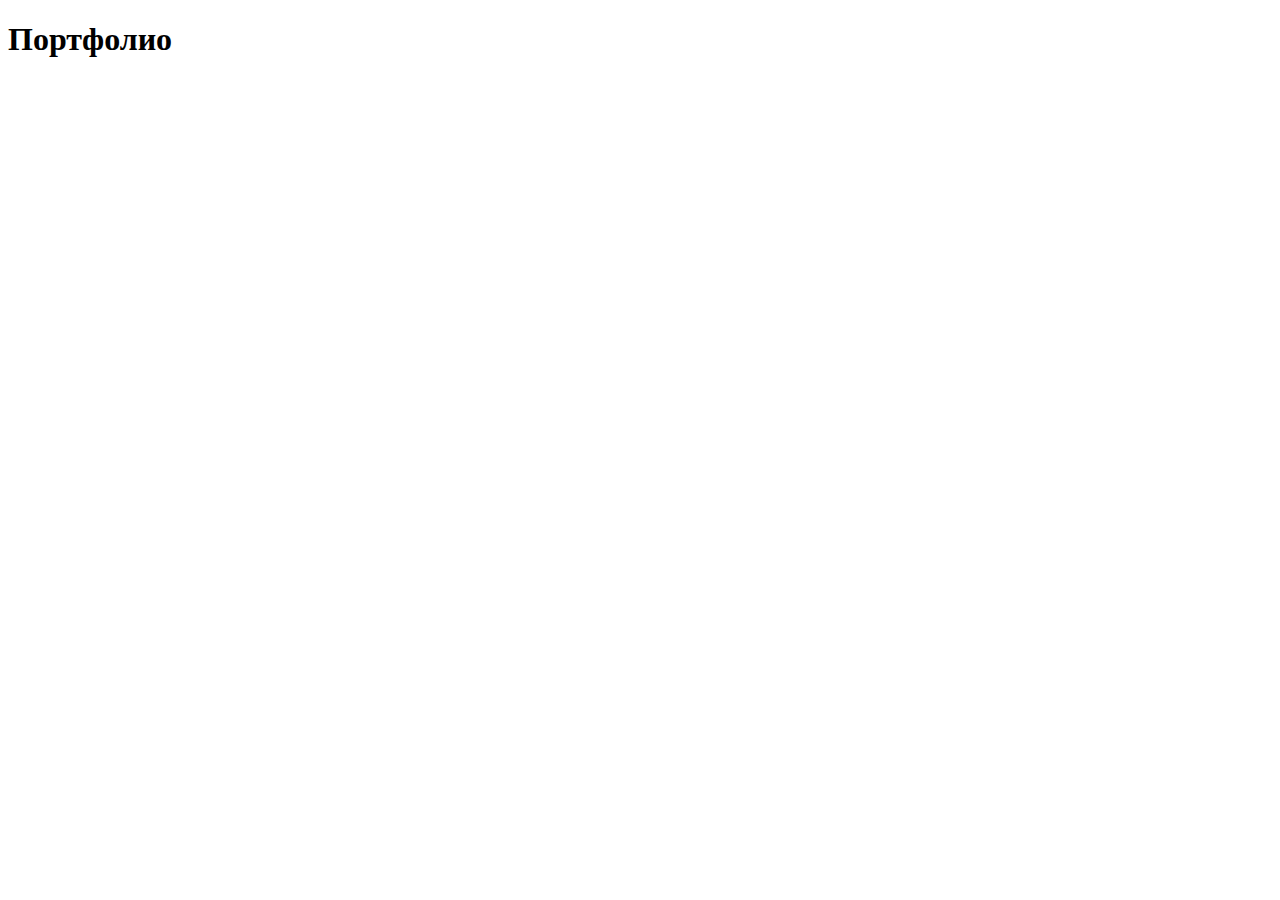
==== index.html @ 05607b7a "Add files via upload" ====
<!DOCTYPE html>
<html lang="en">
<head>
  <meta charset="UTF-8">
  <meta http-equiv="X-UA-Compatible" content="IE=edge">
  <meta name="viewport" content="width=device-width, initial-scale=1.0">
  <title>Portfolio</title>
</head>
<body>
  <h1>Портфолио</h1>
  <a href=""></a>
</body>
</html>
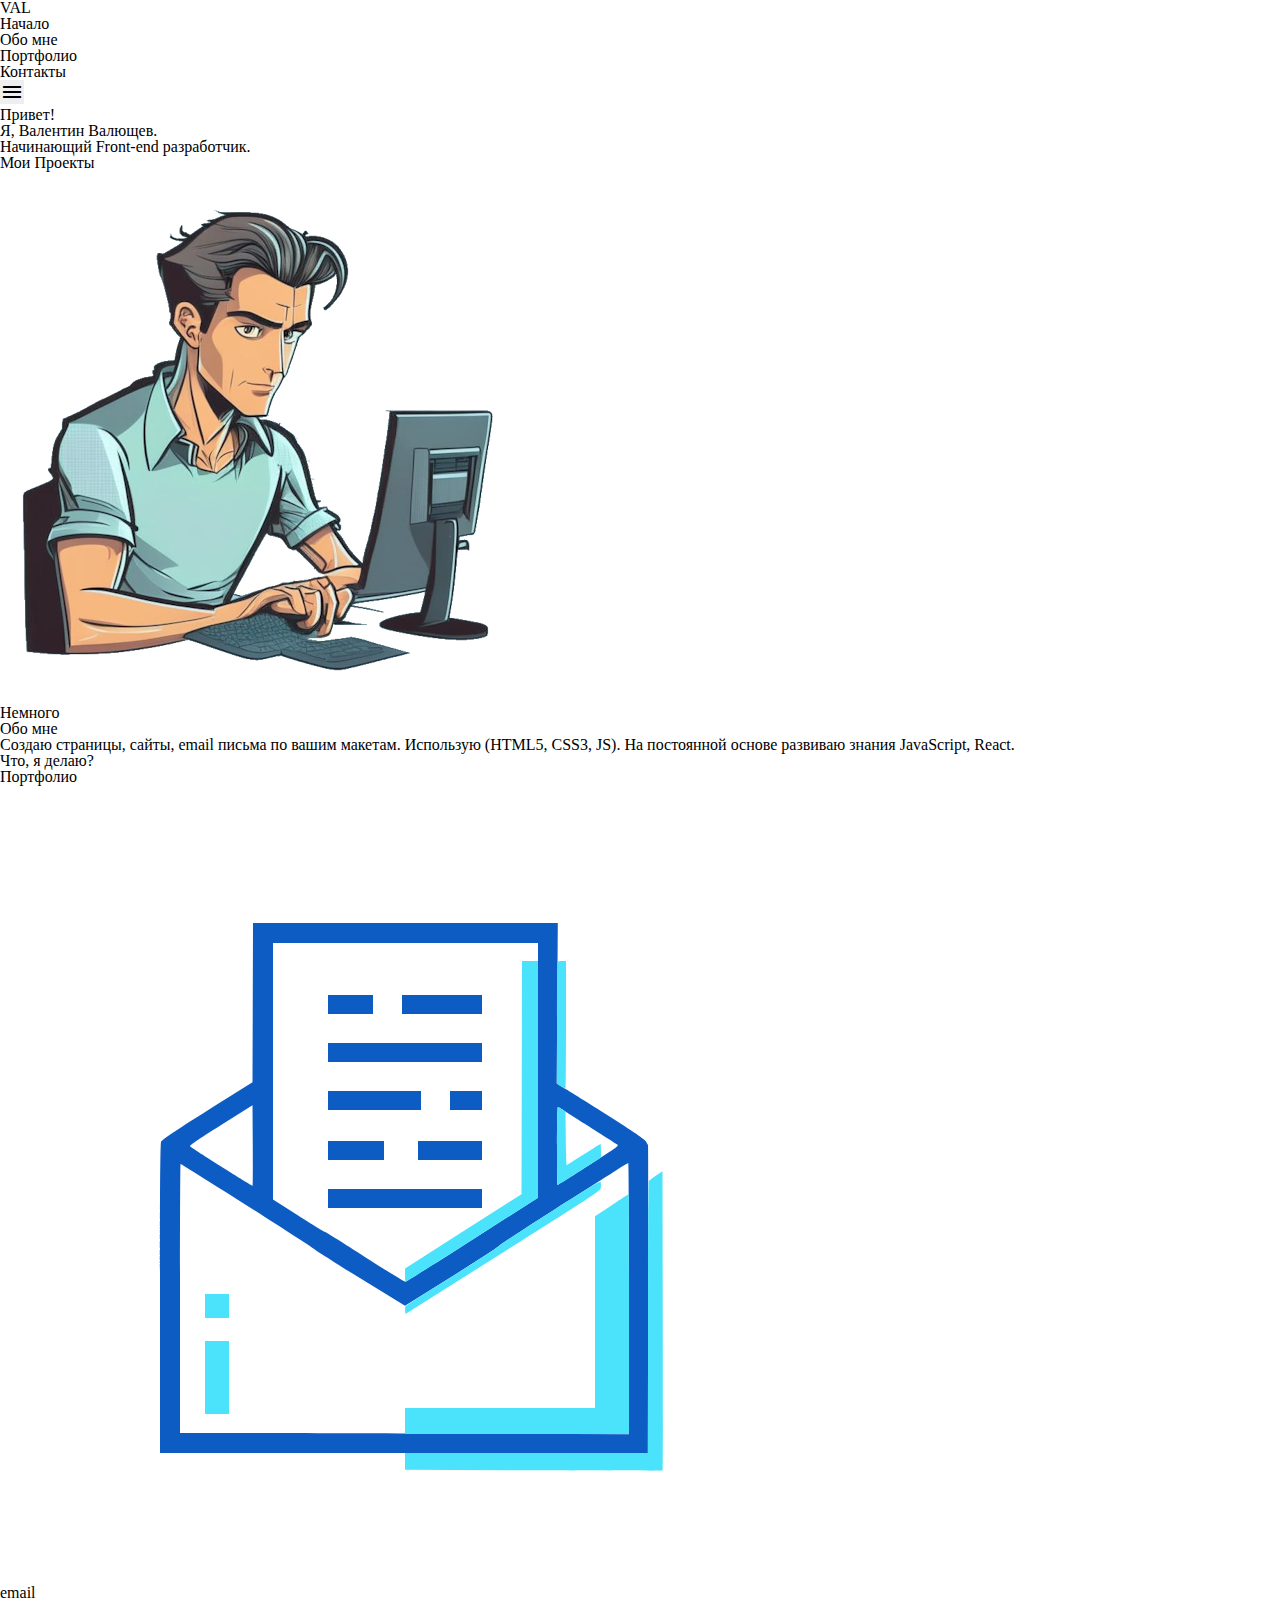
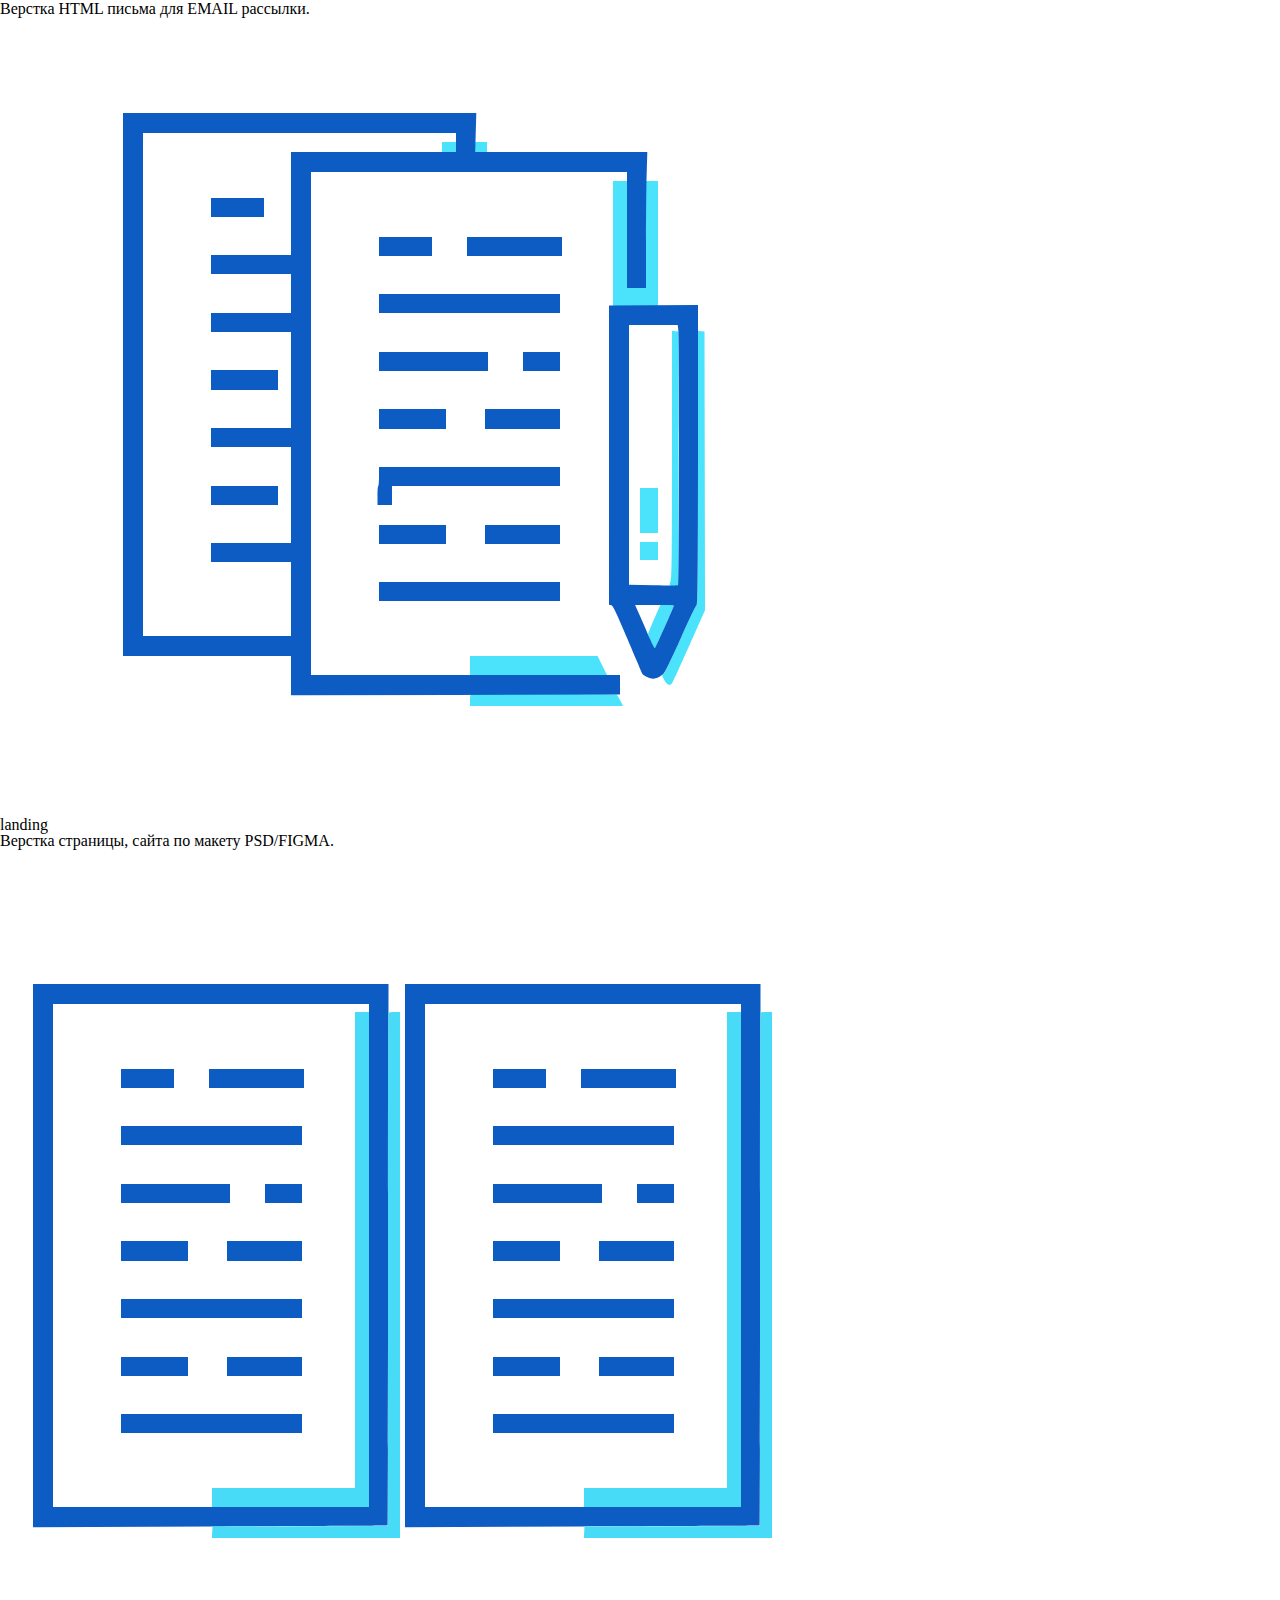
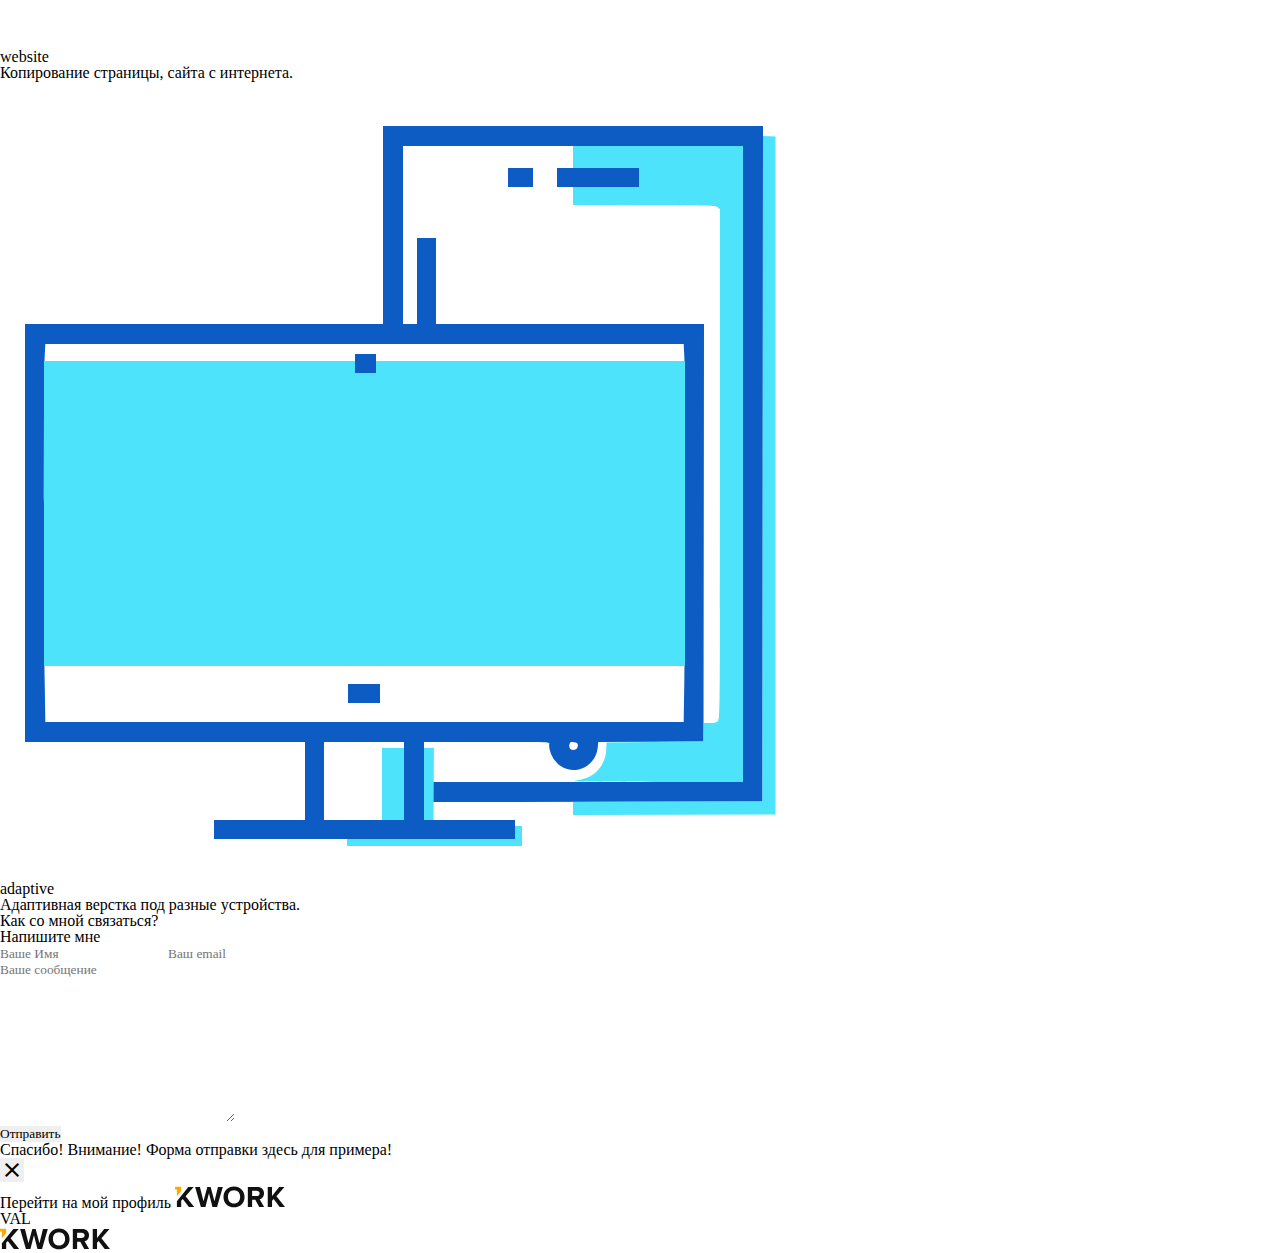
==== commit fcf603e0: "Add files via upload" ====
--- a/index.html
+++ b/index.html
@@ -1,13 +1,206 @@
 <!DOCTYPE html>
-<html lang="en">
+<html lang="ru">
+
 <head>
   <meta charset="UTF-8">
   <meta http-equiv="X-UA-Compatible" content="IE=edge">
-  <meta name="viewport" content="width=device-width, initial-scale=1.0">
-  <title>Portfolio</title>
+  <meta name="viewport" content="width=device-width, initial-scale=1, shrink-to-fit=no">
+  <link rel="preconnect" href="https://fonts.googleapis.com">
+  <link rel="preconnect" href="https://fonts.gstatic.com" crossorigin>
+  <link href="https://fonts.googleapis.com/css2?family=Open+Sans:wght@300;400&display=swap" rel="stylesheet">
+  <link rel="stylesheet"
+    href="https://fonts.googleapis.com/css2?family=Material+Symbols+Outlined:opsz,wght,FILL,GRAD@20..48,100..700,0..1,-50..200" />
+  <link rel="stylesheet" href="css/font.css">
+  <link rel="stylesheet" href="css/reset.css">
+  <link rel="stylesheet" href="css/style.css">
+  <title>Портфолио</title>
 </head>
+
 <body>
-  <h1>Портфолио</h1>
-  <a href=""></a>
+
+  <header class="header" id="main">
+
+    <!-- NAVIGATION -->
+    <nav class="header__nav">
+      <div class="container">
+        <div class="header__nav-inner">
+          <a class="logo" href="#main">VAL</a>
+          <ul class="nav__list">
+            <li class="nav__item">
+              <a class="nav__link" href="#main">Начало</a>
+            </li>
+            <li class="nav__item">
+              <a class="nav__link" href="#about">Обо мне</a>
+            </li>
+            <li class="nav__item">
+              <a class="nav__link" href="#portfolio">Портфолио</a>
+            </li>
+            <li class="nav__item">
+              <a class="nav__link" href="#contacts">Контакты</a>
+            </li>
+          </ul>
+          <button class="material-symbols-outlined hamburger">menu</button>
+        </div>
+      </div>
+    </nav>
+    <!-- End of NAVIGATION -->
+
+    <!-- Header - CONTENT -->
+    <div class="header__content">
+      <div class="container">
+        <div class="header__content-inner">
+          <div class="title">
+            <h2>Привет!</h2>
+            <h1>Я, Валентин Валющев.</h1>
+            <p class="h2-uppercase">
+              Начинающий Front-end разработчик.
+            </p>
+            <a href="#portfolio" class="title__btn">Мои Проекты</a>
+          </div>
+        </div>
+      </div>
+    </div>
+    <!-- End of Header - CONTENT -->
+
+  </header>
+
+  <main class="main">
+
+    <!-- Section - ABOUT -->
+    <section class="about" id="about">
+      <div class="container">
+        <div class="about__inner">
+          <div class="about__inner-image">
+            <img src="img/images/programmer.png" alt="my foto">
+          </div>
+          <div class="about__inner-content">
+            <div class="about__title content-title">
+              <span>Немного</span>
+              <h3>Обо мне</h3>
+            </div>
+            <p>
+              Создаю страницы, сайты, email письма по вашим макетам. Использую (HTML5, CSS3, JS). На постоянной
+               основе развиваю знания JavaScript, React.
+            </p>
+          </div>
+        </div>
+      </div>
+    </section>
+    <!-- End of Section - ABOUT -->
+
+    <!-- Section - PORTFOLIO -->
+    <section class="portfolio" id="portfolio">
+      <div class="container">
+        <div class="portfolio__inner">
+          <div class="portfolio__inner-content">
+            <div class="portfolio__title content-title">
+              <span>Что, я делаю?</span>
+              <h3>Портфолио</h3>
+            </div>
+            <ul class="portfolio__grid">
+              <a href="pages/email/email.html" class="">
+                <li class="portfolio__grid-item">
+                  <img src="img/svg/email-copy.svg">
+                  <p>email</p>
+                  <span class="grid__item-text">Верстка HTML письма для EMAIL рассылки.</span>
+                </li>
+              </a>
+              <a href="pages/landing/landing.html" class="">
+                <li class="portfolio__grid-item">
+                  <img src="img/svg/design-copy.svg">
+                  <p>landing</p>
+                  <span class="grid__item-text">Верстка cтраницы, сайта по макету PSD/FIGMA.</span>
+                </li>
+              </a>
+              <a href="pages/website/website.html" class="">
+                <li class="portfolio__grid-item">
+                  <img src="img/svg/copy-copy.svg">
+                  <p>website</p>
+                  <span class="grid__item-text">Копирование страницы, сайта с интернета.</span>
+                </li>
+              </a>
+              <li class="portfolio__grid-item">
+                <img src="img/svg/adaptive.svg">
+                <p>adaptive</p>
+                <span class="grid__item-text">Адаптивная верстка под разные устройства.</span>
+              </li>
+            </ul>
+          </div>
+        </div>
+      </div>
+    </section>
+    <!-- End of Section - PORTFOLIO -->
+
+    <!-- Section - CONTACTS -->
+    <section class="contacts" id="contacts">
+      <div class="container">
+        <div class="contacts__inner">
+          <div class="contacts__title content-title">
+            <span>Как со мной связаться?</span>
+            <h3>Напишите мне</h3>
+          </div>
+          <form class="contacts__form">
+            <div class="contacts__form-box input-box">
+              <input class="contacts__form-name form-input" type="text" placeholder="Ваше Имя" required>
+              <input class="contacts__form-email form-input" type="email" placeholder="Ваш email" required>
+            </div>
+            <div class="contacts__form-box textarea-box">
+              <textarea class="contacts__form-textarea" placeholder="Ваше сообщение" cols="30" rows="10"
+                required></textarea>
+            </div>
+            <button class="contacts__form-button" type="submit">Отправить</button>
+          </form>
+        </div>
+        <div class="contacts__overlay">
+          <div class="contacts__modal-windows">
+            <p>Спасибо! Внимание! Форма отправки здесь для примера!</p>
+            <button class="material-symbols-outlined contacts_modal-btn">close</button>
+            <div class="kwork-link">
+              <a href="https://kwork.ru/user/zarretz" target="_blank" rel="noopener noreferrer">Перейти на мой профиль
+                <svg width="110" height="23" fill="none" xmlns="http://www.w3.org/2000/svg">
+                  <path fill-rule="evenodd" clip-rule="evenodd"
+                    d="m19.158 21.914-8.543-10.595 8.012-9.368H13.32L1.9 16.19v5.723h4.298v-6.132l1.575-1.857 6.095 7.989h5.29zm22.907 0 5.736-19.98h-4.828l-3.51 14.427-3.8-14.427h-3.356L28.472 16.36 24.928 1.934h-4.811l5.77 19.963h4.553l3.51-13.712 3.527 13.712h4.588v.017zm16.95.357c6.095 0 10.546-4.31 10.546-10.322 0-6.013-4.434-10.339-10.546-10.339-6.078 0-10.512 4.31-10.512 10.322 0 6.013 4.434 10.34 10.512 10.34zm0-3.781c-3.715 0-6.095-2.845-6.095-6.558 0-3.747 2.38-6.558 6.095-6.558s6.129 2.81 6.129 6.558c0 3.713-2.414 6.558-6.13 6.558zm30.132 3.424-4.537-7.597c2.174-.511 4.417-2.402 4.417-5.928 0-3.713-2.568-6.438-6.762-6.438H72.83v19.963h4.297V14.81h3.15l3.956 7.103h4.913zm-7.533-10.85h-4.503V5.68h4.503c1.73 0 3.013 1.022 3.013 2.691.017 1.687-1.284 2.691-3.013 2.691zM110 21.913l-8.56-10.595 8.012-9.368h-5.29l-7.122 8.925V1.934h-4.298v19.963h4.298v-6.132l1.575-1.857 6.095 7.989H110v.017z"
+                    fill="#111" />
+                  <path fill-rule="evenodd" clip-rule="evenodd" d="M6.198 6.09 1.9 11.285V4.437H0V1.848h6.198V6.09z"
+                    fill="#FFA800" />
+                </svg>
+              </a>
+            </div>
+          </div>
+        </div>
+      </div>
+    </section>
+    <!-- End of Section - CONTACTS -->
+
+    <!-- Section - FOOTER -->
+    <footer class="footer">
+      <div class="container">
+        <div class="footer__inner">
+          <div class="footer__inner-line">
+          </div>
+          <div class="footer__inner-content">
+            <a class="logo logo-footer" href="#main">VAL</a>
+            <div class="footer__links">
+              <a class="footer__link-kwork" href="https://kwork.ru/user/zarretz" target="_blank"
+                rel="noopener noreferrer">
+                <svg width="110" height="23" fill="none" xmlns="http://www.w3.org/2000/svg">
+                  <path fill-rule="evenodd" clip-rule="evenodd"
+                    d="m19.158 21.914-8.543-10.595 8.012-9.368H13.32L1.9 16.19v5.723h4.298v-6.132l1.575-1.857 6.095 7.989h5.29zm22.907 0 5.736-19.98h-4.828l-3.51 14.427-3.8-14.427h-3.356L28.472 16.36 24.928 1.934h-4.811l5.77 19.963h4.553l3.51-13.712 3.527 13.712h4.588v.017zm16.95.357c6.095 0 10.546-4.31 10.546-10.322 0-6.013-4.434-10.339-10.546-10.339-6.078 0-10.512 4.31-10.512 10.322 0 6.013 4.434 10.34 10.512 10.34zm0-3.781c-3.715 0-6.095-2.845-6.095-6.558 0-3.747 2.38-6.558 6.095-6.558s6.129 2.81 6.129 6.558c0 3.713-2.414 6.558-6.13 6.558zm30.132 3.424-4.537-7.597c2.174-.511 4.417-2.402 4.417-5.928 0-3.713-2.568-6.438-6.762-6.438H72.83v19.963h4.297V14.81h3.15l3.956 7.103h4.913zm-7.533-10.85h-4.503V5.68h4.503c1.73 0 3.013 1.022 3.013 2.691.017 1.687-1.284 2.691-3.013 2.691zM110 21.913l-8.56-10.595 8.012-9.368h-5.29l-7.122 8.925V1.934h-4.298v19.963h4.298v-6.132l1.575-1.857 6.095 7.989H110v.017z"
+                    fill="#111" />
+                  <path fill-rule="evenodd" clip-rule="evenodd" d="M6.198 6.09 1.9 11.285V4.437H0V1.848h6.198V6.09z"
+                    fill="#FFA800" />
+                </svg>
+              </a>
+            </div>
+          </div>
+        </div>
+      </div>
+    </footer>
+    <!-- End of Section - FOOTER -->
+
+  </main>
+
 </body>
+<script src="js/main.js"></script>
+
 </html>--- a/css/font.css
+++ b/css/font.css
@@ -0,0 +1,8 @@
+@font-face {
+  font-family: Baloo;
+  font-style: normal;
+  font-display: swap;
+  src: local("Baloo Cyrillic"), url('../fonts/Baloo-Cyrillic.woff') format('woff'),
+    url('../fonts/Baloo-Cyrillic.woff2') format('woff2'),
+    url('../fonts/Baloo-Cyrillic.eot') format('eot');
+}--- a/css/style.css
+++ b/css/style.css
@@ -0,0 +1,4 @@
+* {
+  padding: 0;
+  margin: 0;
+}
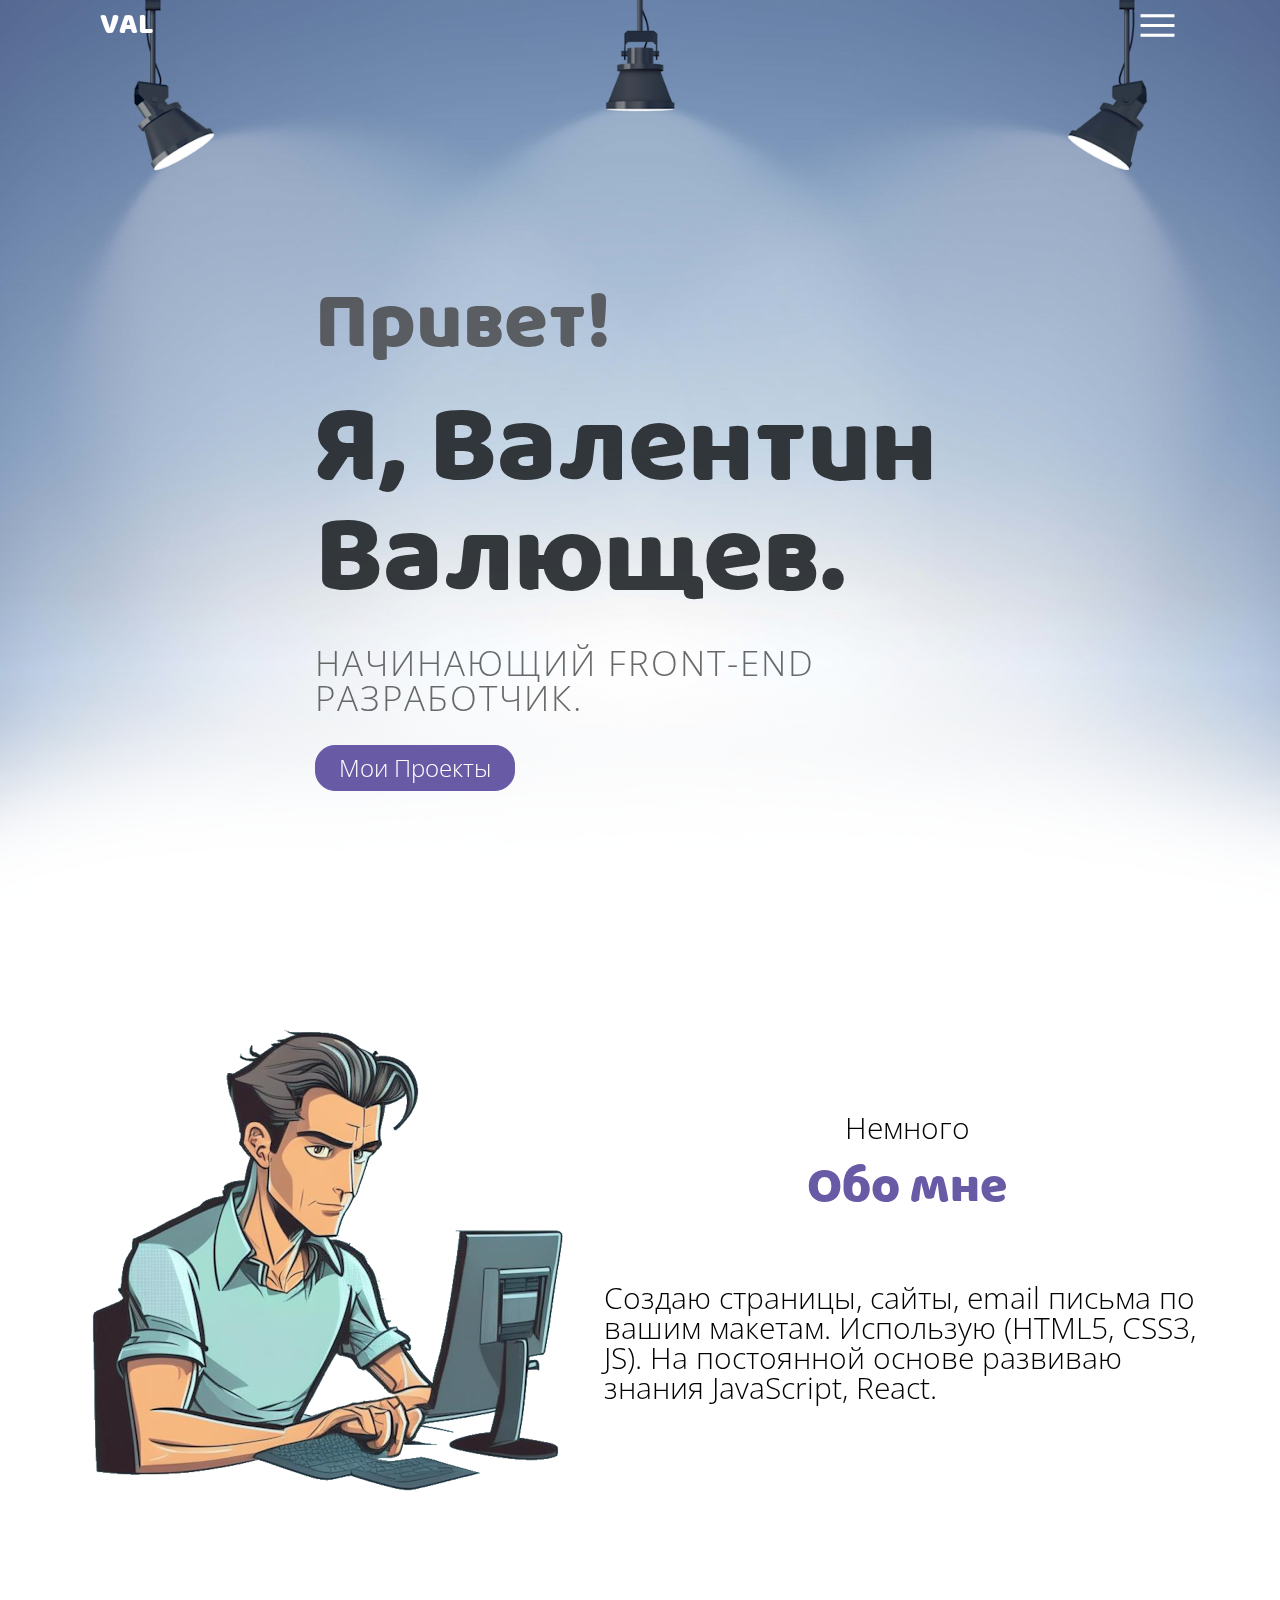
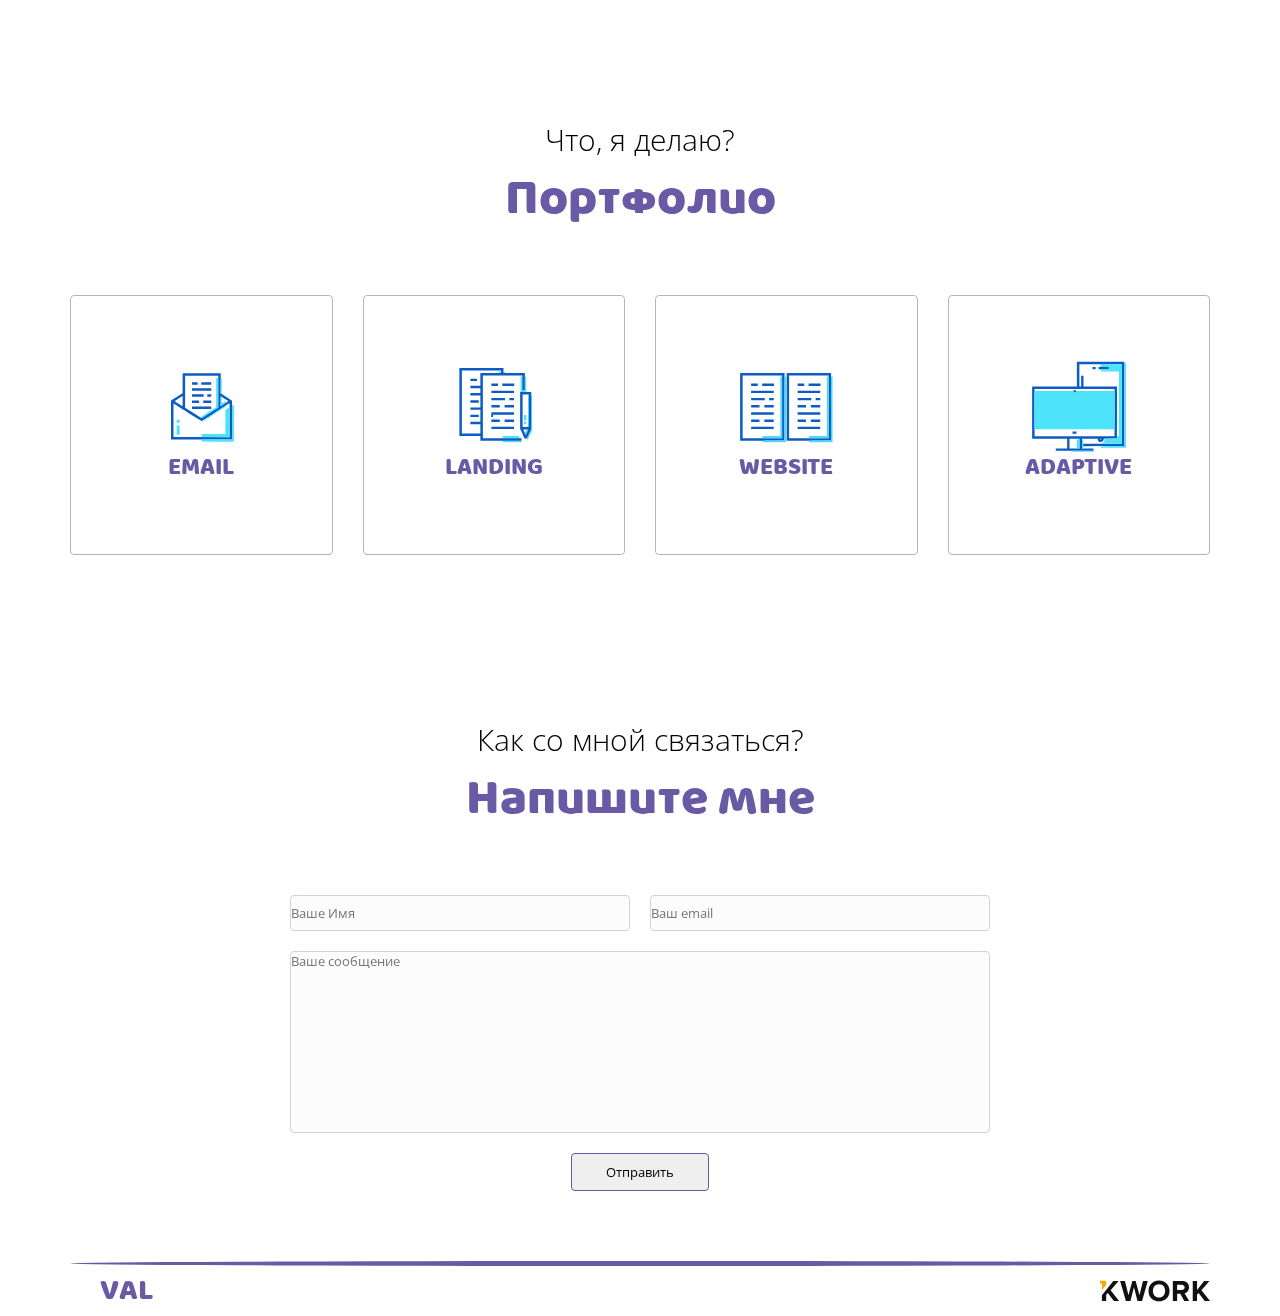
==== commit 3bf08734: "Add files via upload" ====
--- a/index.html
+++ b/index.html
@@ -5,6 +5,7 @@
   <meta charset="UTF-8">
   <meta http-equiv="X-UA-Compatible" content="IE=edge">
   <meta name="viewport" content="width=device-width, initial-scale=1, shrink-to-fit=no">
+  <link rel="icon" type="image/x-icon" href="img/icons/page-icon.png">
   <link rel="preconnect" href="https://fonts.googleapis.com">
   <link rel="preconnect" href="https://fonts.gstatic.com" crossorigin>
   <link href="https://fonts.googleapis.com/css2?family=Open+Sans:wght@300;400&display=swap" rel="stylesheet">
@@ -80,7 +81,7 @@
             </div>
             <p>
               Создаю страницы, сайты, email письма по вашим макетам. Использую (HTML5, CSS3, JS). На постоянной
-               основе развиваю знания JavaScript, React.
+              основе развиваю знания JavaScript, React.
             </p>
           </div>
         </div>
--- a/css/style.css
+++ b/css/style.css
@@ -1,4 +1,391 @@
-* {
-  padding: 0;
-  margin: 0;
-}
+/* -----------------GLOBAL----------------- */
+/* -----------------GLOBAL----------------- */
+
+/* Переменные для псевдоэлементов */
+:root {
+  --nav-item-background-color: white;
+}
+
+body {
+  font-size: 30px;
+  font-weight: 300;
+  font-family: "Open Sans", sans-serif;
+  background: url(../img/images/header-background.png) 50% 30% / cover no-repeat;
+}
+
+.header {
+  margin-bottom: 200px;
+  transition: all 1s;
+}
+
+h1,
+h2,
+h3,
+.logo,
+.header__nav-inner,
+.portfolio__grid-item p {
+  font-family: "Baloo", sans-serif;
+}
+
+.container {
+  height: 100%;
+  width: 1140px;
+  margin: 0 auto;
+}
+
+h1 {
+  opacity: 90%;
+  color: #212529;
+  font-size: 110px;
+  max-width: 650px;
+}
+
+h2 {
+  opacity: 80%;
+  font-size: 80px;
+  color: #444444;
+}
+
+h3 {
+  font-size: 50px;
+  color: #695aa6;
+}
+
+.h2-uppercase {
+  opacity: 80%;
+  font-size: 35px;
+  font-weight: 300;
+  color: #444444;
+  letter-spacing: 2px;
+  text-transform: uppercase;
+}
+
+.content-title {
+  gap: 20px;
+  display: flex;
+  align-items: center;
+  padding-bottom: 70px;
+  flex-direction: column;
+}
+
+.logo {
+  margin-right: auto;
+  transition: all 0.5s;
+  margin-left: 30px;
+}
+
+/* -----------------NAVIGATION--НАВИГАЦИЯ--------------- */
+/* -----------------NAVIGATION--НАВИГАЦИЯ--------------- */
+
+.header__nav {
+  top: 0;
+  left: 0;
+  width: 100%;
+  z-index: 10;
+  height: 50px;
+  color: white;
+  position: fixed;
+  transition: all 0.5s;
+  background-color: rgba(0, 0, 0, 0);
+}
+
+/* Добавляет класс при скролинге */
+.fixed {
+  background-color: rgba(255, 255, 255, 1);
+}
+
+.header__nav-inner {
+  width: 100%;
+  height: 100%;
+  display: flex;
+  align-items: center;
+  justify-content: right;
+}
+
+.nav__list {
+  gap: 50px;
+  display: flex;
+  margin-right: 30px;
+  margin-bottom: 100px;
+  align-items: center;
+  transition: all 0.5s;
+}
+
+.hamburger {
+  color: white;
+  font-size: 45px;
+  transition: all 1s;
+  background-color: transparent;
+  margin-right: 30px;
+}
+
+.hamburger:hover {
+  scale: 1.1;
+}
+
+.nav__item {
+  position: relative;
+  transition: all .5s;
+}
+
+.nav__item:hover {
+  position: relative;
+  scale: 1.05;
+}
+
+/* Использование переменной для изменения цвета псевдоэлемента */
+.nav__item::before {
+  top: 30px;
+  content: "";
+  height: 2px;
+  width: 23px;
+  position: absolute;
+  background-color: var(--nav-item-background-color);
+  opacity: 0;
+}
+
+.nav__item:hover::before {
+  transition: all 1s;
+  opacity: 1;
+  scale: 1.2;
+}
+
+/* -----------------HEADER-CONTENT----------------- */
+/* -----------------HEADER-CONTENT----------------- */
+
+.header__content-inner {
+  display: flex;
+  padding-top: 25%;
+  align-items: center;
+  flex-direction: column;
+}
+
+.title {
+  gap: 30px;
+  display: flex;
+  flex-direction: column;
+  align-items: flex-start;
+}
+
+.header__content-inner p {
+  max-width: 550px;
+}
+
+.title__btn {
+  width: 200px;
+  height: 100%;
+  padding: 10px;
+  color: white;
+  cursor: pointer;
+  font-size: 24px;
+  font-weight: 300;
+  text-align: center;
+  border-radius: 20px;
+  background: #695aa6;
+  border: 1px solid #695aa6;
+}
+
+/* -------------------MAIN--------------------- */
+/* -------------------MAIN--------------------- */
+
+/* ---------------SECTION--ABOUT--ОБО-МНЕ---------------- */
+/* ---------------SECTION--ABOUT--ОБО-МНЕ---------------- */
+
+.about {
+  margin-bottom: 200px;
+}
+
+.about__inner {
+  display: flex;
+  align-items: center;
+}
+
+.about__inner-content {
+  display: flex;
+  flex-direction: column;
+}
+
+/* ---------------SECTION--PORTFOLIO--УСЛУГИ---------------- */
+/* ---------------SECTION--PORTFOLIO--УСЛУГИ---------------- */
+
+.portfolio__grid {
+  gap: 30px;
+  display: grid;
+  grid-template: repeat(1, 1fr) / repeat(4, 1fr);
+}
+
+.portfolio__grid-item {
+  display: flex;
+  padding: 60px 0;
+  border-radius: 4px;
+  align-items: center;
+  flex-direction: column;
+  border: 1px solid #b7b1ce;
+  height: 260px;
+  transition: all 0.5s;
+}
+
+.portfolio__grid-item:hover {
+  padding: 10px 0;
+}
+
+.grid__item-text {
+  display: inline;
+  text-align: center;
+  font-size: 24px;
+  max-width: 200px;
+  transition: all 0.3s;
+  scale: 0;
+}
+
+.portfolio__grid-item:hover .grid__item-text {
+  display: inline;
+  text-align: center;
+  font-size: 24px;
+  max-width: 200px;
+  scale: 1;
+}
+
+.portfolio__grid-item img {
+  width: 100px;
+  height: 100px;
+  transition: all 0.5s;
+}
+
+.portfolio__grid-item:hover img {
+  width: 60px;
+  height: 60px;
+}
+
+.portfolio__grid-item p {
+  font-size: 24px;
+  color: #695aa6;
+  text-align: center;
+  text-transform: uppercase;
+  transition: all 0.5s;
+}
+
+.portfolio__grid-item:hover p {
+  margin-bottom: 30px;
+}
+
+/* ---------------SECTION--CONTACTS--КОНТАКТЫ---------------- */
+/* ---------------SECTION--CONTACTS--КОНТАКТЫ---------------- */
+.contacts {
+  margin: 170px 0 70px 0;
+}
+
+.contacts__form {
+  gap: 20px;
+  display: flex;
+  align-items: center;
+  flex-direction: column;
+}
+
+.contacts__form-box {
+  gap: 20px;
+  width: 700px;
+  display: flex;
+}
+
+.form-input {
+  width: 100%;
+  height: 36px;
+  display: block;
+  border-radius: 4px;
+  border: 1px solid #ced4da;
+  background: rgba(0, 0, 0, 0.01);
+}
+
+.contacts__form-textarea {
+  width: 100%;
+  border-radius: 4px;
+  border: 1px solid #ced4da;
+  background: rgba(0, 0, 0, 0.01);
+}
+
+.contacts__form-button {
+  width: 138px;
+  height: 38px;
+  border-radius: 4px;
+  border: 1px solid #695aa6;
+}
+
+.contacts__overlay {
+  position: fixed;
+  z-index: -1;
+  opacity: 0;
+  top: 0;
+  left: 0;
+  width: 100%;
+  height: 100%;
+  background-color: rgba(0, 0, 0, 0.24);
+  transition: all 0.5s;
+}
+
+.contacts__modal-windows {
+  width: 250px;
+  margin: 20% auto;
+  background-color: rgb(231, 229, 229);
+  padding: 30px 30px;
+  text-align: center;
+  border: 1px solid #948fa5;
+}
+
+.contacts_modal-btn {
+  position: fixed;
+  top: 1px;
+  left: 100px;
+  margin: 20% 50%;
+  background-color: transparent;
+}
+
+.kwork-link {
+  margin-top: 20px;
+  font-size: 15px;
+  line-height: 30px;
+}
+
+/* .kwork-link svg {
+  margin-top: 10px;
+} */
+
+/* ---------------FOOTER------------------ */
+/* ---------------FOOTER------------------ */
+
+.footer__inner-line {
+  width: 100%;
+  height: 5px;
+  background-color: #695aa6;
+  border-radius: 50%;
+}
+
+.footer__inner-content {
+  display: flex;
+  align-items: center;
+  justify-content: space-between;
+  padding: 10px 0;
+}
+
+.contacts__form-textarea {
+  resize: none;
+}
+
+.logo-footer {
+  color: #695aa6;
+}
+
+/* ---------------------MEDIA------------------- */
+/* ---------------------MEDIA------------------- */
+
+@media (max-width: 700px) {
+  body {
+    background: url(../img/images/header1920.png) 27% 30% / cover no-repeat;
+  }
+}
+
+@media (max-width: 375px) {
+  body {
+    background: url(../img/images/header1920.png) 20% 30% / cover no-repeat;
+  }
+}
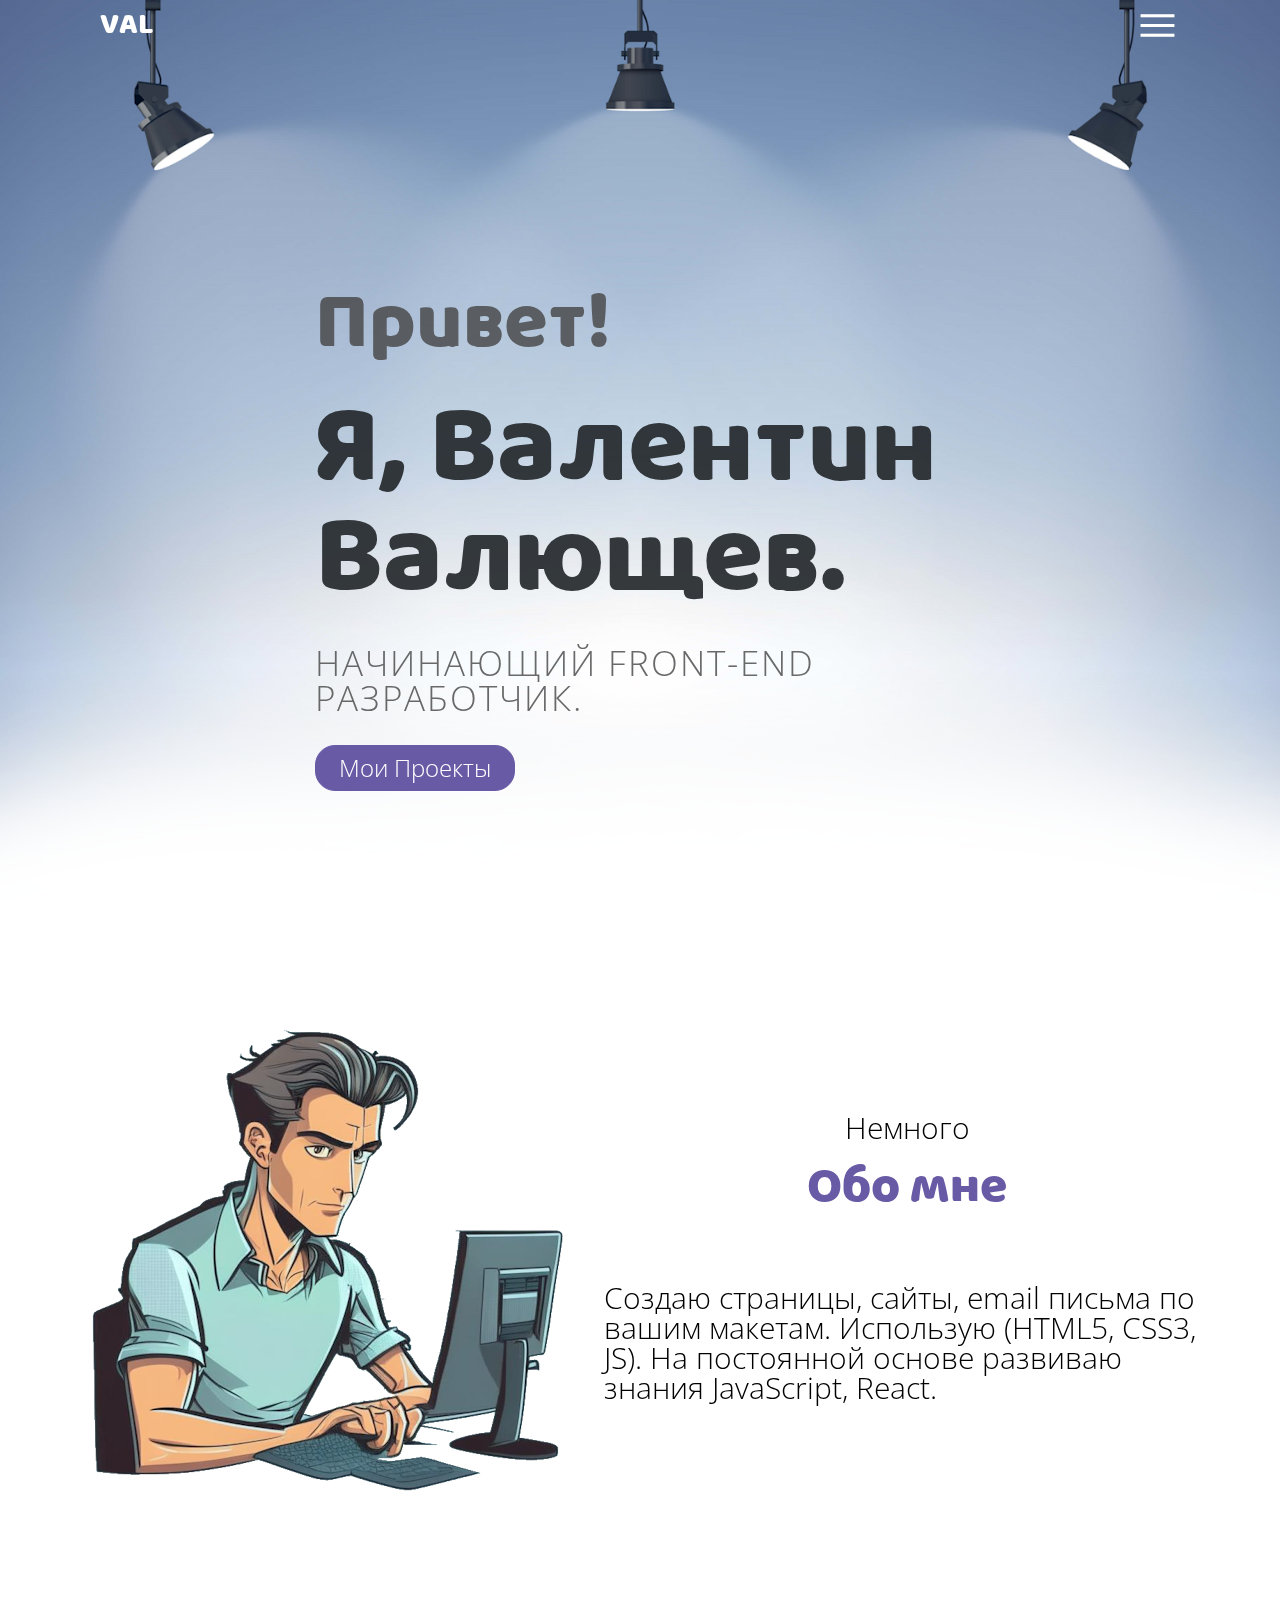
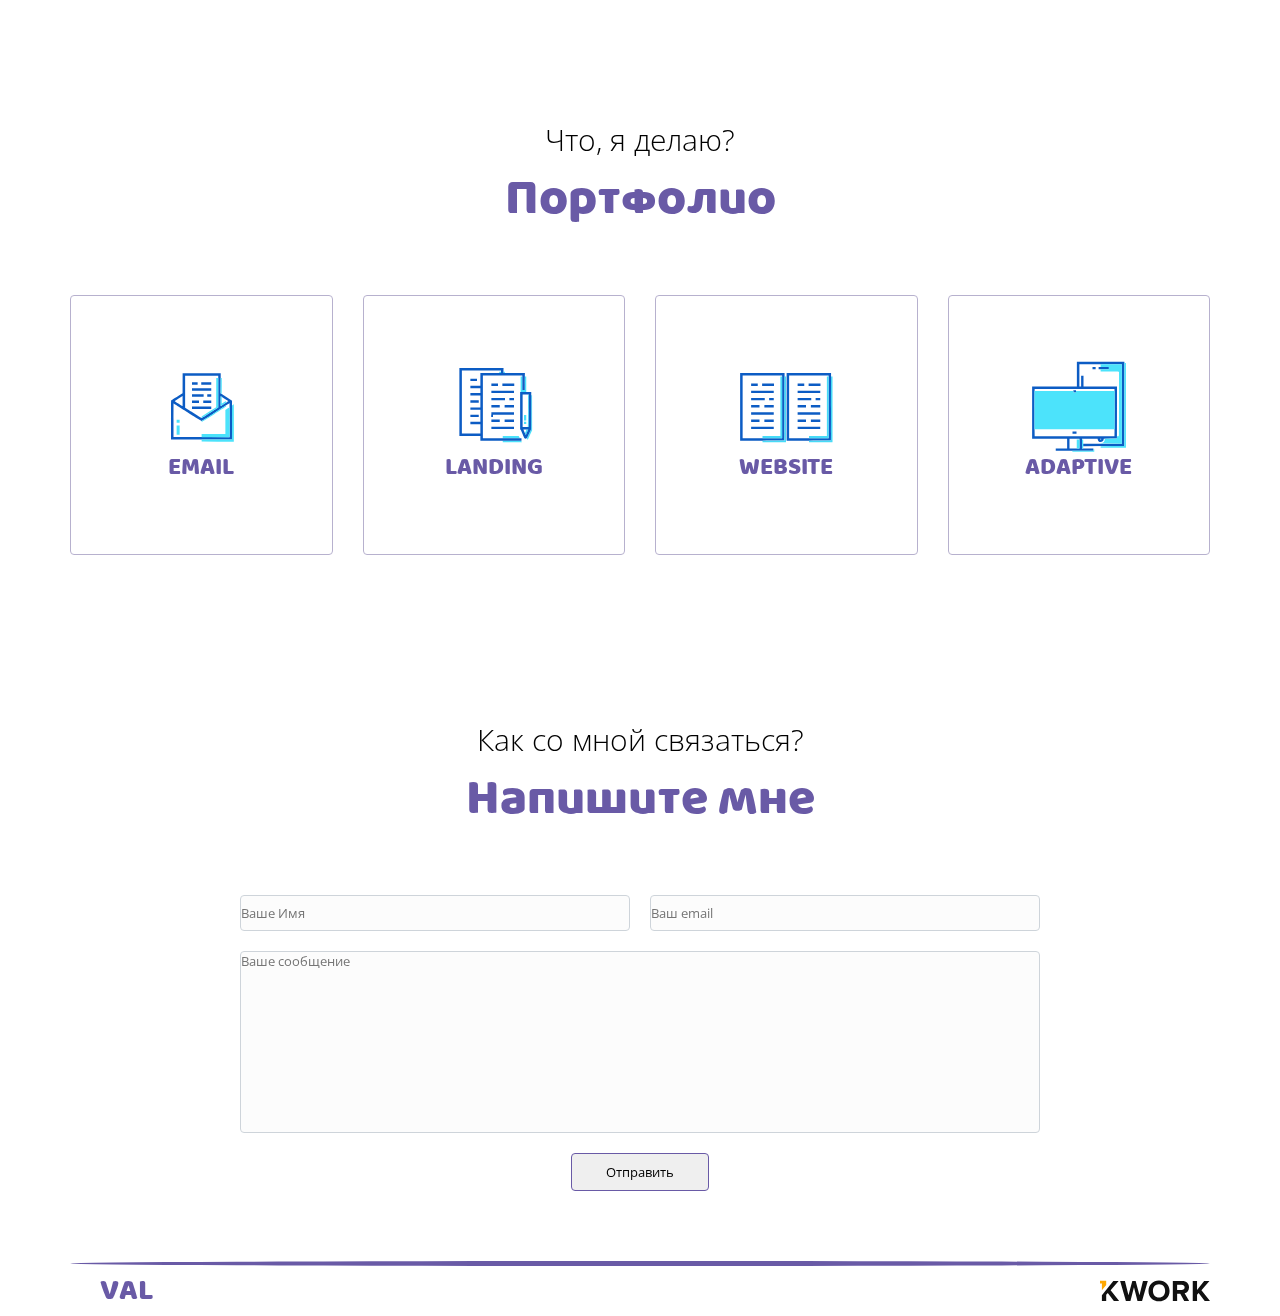
==== commit b60f00c0: "Add files via upload" ====
--- a/index.html
+++ b/index.html
@@ -39,6 +39,18 @@
             <li class="nav__item">
               <a class="nav__link" href="#contacts">Контакты</a>
             </li>
+            <li class="nav__item-icon">
+              <a class="material-symbols-outlined nav__link-icon" href="#main">home</a>
+            </li>
+            <li class="nav__item-icon">
+              <a class="material-symbols-outlined nav__link-icon" href="#about">person_book</a>
+            </li>
+            <li class="nav__item-icon">
+              <a class="material-symbols-outlined nav__link-icon" href="#portfolio">work</a>
+            </li>
+            <li class="nav__item-icon">
+              <a class="material-symbols-outlined nav__link-icon" href="#contacts">contact_page</a>
+            </li>
           </ul>
           <button class="material-symbols-outlined hamburger">menu</button>
         </div>
@@ -135,37 +147,39 @@
     <!-- Section - CONTACTS -->
     <section class="contacts" id="contacts">
       <div class="container">
-        <div class="contacts__inner">
-          <div class="contacts__title content-title">
-            <span>Как со мной связаться?</span>
-            <h3>Напишите мне</h3>
-          </div>
-          <form class="contacts__form">
-            <div class="contacts__form-box input-box">
-              <input class="contacts__form-name form-input" type="text" placeholder="Ваше Имя" required>
-              <input class="contacts__form-email form-input" type="email" placeholder="Ваш email" required>
-            </div>
-            <div class="contacts__form-box textarea-box">
-              <textarea class="contacts__form-textarea" placeholder="Ваше сообщение" cols="30" rows="10"
-                required></textarea>
-            </div>
-            <button class="contacts__form-button" type="submit">Отправить</button>
-          </form>
-        </div>
-        <div class="contacts__overlay">
-          <div class="contacts__modal-windows">
-            <p>Спасибо! Внимание! Форма отправки здесь для примера!</p>
-            <button class="material-symbols-outlined contacts_modal-btn">close</button>
-            <div class="kwork-link">
-              <a href="https://kwork.ru/user/zarretz" target="_blank" rel="noopener noreferrer">Перейти на мой профиль
-                <svg width="110" height="23" fill="none" xmlns="http://www.w3.org/2000/svg">
-                  <path fill-rule="evenodd" clip-rule="evenodd"
-                    d="m19.158 21.914-8.543-10.595 8.012-9.368H13.32L1.9 16.19v5.723h4.298v-6.132l1.575-1.857 6.095 7.989h5.29zm22.907 0 5.736-19.98h-4.828l-3.51 14.427-3.8-14.427h-3.356L28.472 16.36 24.928 1.934h-4.811l5.77 19.963h4.553l3.51-13.712 3.527 13.712h4.588v.017zm16.95.357c6.095 0 10.546-4.31 10.546-10.322 0-6.013-4.434-10.339-10.546-10.339-6.078 0-10.512 4.31-10.512 10.322 0 6.013 4.434 10.34 10.512 10.34zm0-3.781c-3.715 0-6.095-2.845-6.095-6.558 0-3.747 2.38-6.558 6.095-6.558s6.129 2.81 6.129 6.558c0 3.713-2.414 6.558-6.13 6.558zm30.132 3.424-4.537-7.597c2.174-.511 4.417-2.402 4.417-5.928 0-3.713-2.568-6.438-6.762-6.438H72.83v19.963h4.297V14.81h3.15l3.956 7.103h4.913zm-7.533-10.85h-4.503V5.68h4.503c1.73 0 3.013 1.022 3.013 2.691.017 1.687-1.284 2.691-3.013 2.691zM110 21.913l-8.56-10.595 8.012-9.368h-5.29l-7.122 8.925V1.934h-4.298v19.963h4.298v-6.132l1.575-1.857 6.095 7.989H110v.017z"
-                    fill="#111" />
-                  <path fill-rule="evenodd" clip-rule="evenodd" d="M6.198 6.09 1.9 11.285V4.437H0V1.848h6.198V6.09z"
-                    fill="#FFA800" />
-                </svg>
-              </a>
+        <div class="form__wrap">
+          <div class="contacts__inner">
+            <div class="contacts__title content-title">
+              <span>Как со мной связаться?</span>
+              <h3>Напишите мне</h3>
+            </div>
+            <form class="contacts__form">
+              <div class="contacts__form-box input-box">
+                <input class="contacts__form-name form-input" type="text" placeholder="Ваше Имя" required>
+                <input class="contacts__form-email form-input" type="email" placeholder="Ваш email" required>
+              </div>
+              <div class="contacts__form-box textarea-box">
+                <textarea class="contacts__form-textarea" placeholder="Ваше сообщение" cols="30" rows="10"
+                  required></textarea>
+              </div>
+              <button class="contacts__form-button" type="submit">Отправить</button>
+            </form>
+          </div>
+          <div class="contacts__overlay">
+            <div class="contacts__modal-windows">
+              <p>Спасибо! Внимание! Форма отправки здесь для примера!</p>
+              <button class="material-symbols-outlined contacts_modal-btn">close</button>
+              <div class="kwork-link">
+                <a href="https://kwork.ru/user/zarretz" target="_blank" rel="noopener noreferrer">Перейти на мой профиль
+                  <svg width="110" height="23" fill="none" xmlns="http://www.w3.org/2000/svg">
+                    <path fill-rule="evenodd" clip-rule="evenodd"
+                      d="m19.158 21.914-8.543-10.595 8.012-9.368H13.32L1.9 16.19v5.723h4.298v-6.132l1.575-1.857 6.095 7.989h5.29zm22.907 0 5.736-19.98h-4.828l-3.51 14.427-3.8-14.427h-3.356L28.472 16.36 24.928 1.934h-4.811l5.77 19.963h4.553l3.51-13.712 3.527 13.712h4.588v.017zm16.95.357c6.095 0 10.546-4.31 10.546-10.322 0-6.013-4.434-10.339-10.546-10.339-6.078 0-10.512 4.31-10.512 10.322 0 6.013 4.434 10.34 10.512 10.34zm0-3.781c-3.715 0-6.095-2.845-6.095-6.558 0-3.747 2.38-6.558 6.095-6.558s6.129 2.81 6.129 6.558c0 3.713-2.414 6.558-6.13 6.558zm30.132 3.424-4.537-7.597c2.174-.511 4.417-2.402 4.417-5.928 0-3.713-2.568-6.438-6.762-6.438H72.83v19.963h4.297V14.81h3.15l3.956 7.103h4.913zm-7.533-10.85h-4.503V5.68h4.503c1.73 0 3.013 1.022 3.013 2.691.017 1.687-1.284 2.691-3.013 2.691zM110 21.913l-8.56-10.595 8.012-9.368h-5.29l-7.122 8.925V1.934h-4.298v19.963h4.298v-6.132l1.575-1.857 6.095 7.989H110v.017z"
+                      fill="#111" />
+                    <path fill-rule="evenodd" clip-rule="evenodd" d="M6.198 6.09 1.9 11.285V4.437H0V1.848h6.198V6.09z"
+                      fill="#FFA800" />
+                  </svg>
+                </a>
+              </div>
             </div>
           </div>
         </div>
--- a/css/style.css
+++ b/css/style.css
@@ -10,7 +10,8 @@
   font-size: 30px;
   font-weight: 300;
   font-family: "Open Sans", sans-serif;
-  background: url(../img/images/header-background.png) 50% 30% / cover no-repeat;
+  background: url(../img/images/header-background.png) center center / cover
+    no-repeat;
 }
 
 .header {
@@ -29,8 +30,9 @@
 
 .container {
   height: 100%;
-  width: 1140px;
+  width: 1170px;
   margin: 0 auto;
+  padding: 0 15px;
 }
 
 h1 {
@@ -69,9 +71,9 @@
 }
 
 .logo {
-  margin-right: auto;
-  transition: all 0.5s;
+  margin: auto auto;
   margin-left: 30px;
+  transition: all 1s;
 }
 
 /* -----------------NAVIGATION--НАВИГАЦИЯ--------------- */
@@ -125,7 +127,7 @@
 
 .nav__item {
   position: relative;
-  transition: all .5s;
+  transition: all 0.5s;
 }
 
 .nav__item:hover {
@@ -148,6 +150,21 @@
   transition: all 1s;
   opacity: 1;
   scale: 1.2;
+}
+
+/* ------------ИКОНОЧНОЕ МЕНЮ------------ */
+
+.nav__item-icon {
+  display: none;
+}
+
+.material-symbols-outlined.nav__link-icon {
+  font-size: 40px;
+  transition: all 1s;
+}
+
+.material-symbols-outlined.nav__link-icon:hover {
+  scale: 1.1;
 }
 
 /* -----------------HEADER-CONTENT----------------- */
@@ -275,6 +292,11 @@
   margin: 170px 0 70px 0;
 }
 
+.form__wrap {
+  max-width: 800px;
+  margin: 0 auto;
+}
+
 .contacts__form {
   gap: 20px;
   display: flex;
@@ -284,7 +306,7 @@
 
 .contacts__form-box {
   gap: 20px;
-  width: 700px;
+  width: 100%;
   display: flex;
 }
 
@@ -378,14 +400,189 @@
 /* ---------------------MEDIA------------------- */
 /* ---------------------MEDIA------------------- */
 
-@media (max-width: 700px) {
-  body {
-    background: url(../img/images/header1920.png) 27% 30% / cover no-repeat;
-  }
-}
-
-@media (max-width: 375px) {
-  body {
-    background: url(../img/images/header1920.png) 20% 30% / cover no-repeat;
-  }
-}
+/* -----------PC---------- */
+
+@media (max-width: 1170px) {
+  .container {
+    width: 991.98px;
+  }
+
+  .header__content-inner {
+    padding-top: 30%;
+  }
+
+  
+  .nav__list {
+    gap: 30px;
+  }
+}
+
+/* -----------TABLET---------- */
+
+@media (max-width: 991.98px) {
+  .container {
+    width: 767.98px;
+  }
+  
+  .header__content-inner {
+    padding-top: 39%;
+  }
+
+  .about__inner-image {
+    display: none;
+  }
+
+  .header__nav-inner {
+    margin-left: 30px;
+  }
+
+  .logo {
+    padding-right: 10px;
+    margin-right: 30px;
+  }
+
+  .nav__list {
+    gap: 10px;
+  }
+
+  .portfolio__grid {
+    grid-template: repeat(2, 1fr) / repeat(2, 1fr);
+  }
+}
+
+/* -----------TABLET---------- */
+
+@media (max-width: 767.98px) {
+  .container {
+    width: 539.98px;
+  }
+
+  .logo {
+    margin-right: auto;
+    margin-left: 0;
+  }
+
+  .portfolio__grid {
+    grid-template: repeat(2, 1fr) / repeat(2, 1fr);
+  }
+
+  .nav__item {
+    display: none;
+  }
+
+  .nav__item-icon {
+    display: inline-block;
+  }
+
+  .header__content-inner {
+    padding-top: 50%;
+  }
+
+  .title {
+    gap: 20px;
+  }
+
+  .title h2 {
+    font-size: 70px;
+  }
+
+  .title h1 {
+    font-size: 90px;
+  }
+
+  .title p {
+    font-size: 30px;
+  }
+}
+
+/* -----------MOBILE---------- */
+
+@media (max-width: 539.98px) {
+  .container {
+    width: 374.98px;
+  }
+
+  .logo {
+    padding-right: 25px;
+  }
+
+  .portfolio__grid {
+    grid-template: repeat(2, 1fr) / repeat(2, 1fr);
+  }
+
+  .nav__list {
+    gap: 10px;
+  }
+
+  .nav__item {
+    display: none;
+  }
+
+  .nav__item-icon {
+    display: inline-block;
+  }
+
+  .header__content-inner {
+    padding-top: 60%;
+  }
+
+  .title {
+    gap: 20px;
+  }
+
+  .title h2 {
+    font-size: 50px;
+  }
+
+  .title h1 {
+    font-size: 60px;
+  }
+
+  .title p {
+    font-size: 30px;
+  }
+}
+
+/* -----------MOBILE---------- */
+
+@media (max-width: 374.98px) {
+  .container {
+    width: 375px;
+  }
+
+  .logo {
+    padding-right: 25px;
+  }
+
+  .nav__list {
+    gap: 10px;
+  }
+
+  .nav__item {
+    display: none;
+  }
+
+  .nav__item-icon {
+    display: inline-block;
+  }
+
+  .header__content-inner {
+    padding-top: 60%;
+  }
+
+  .title {
+    gap: 20px;
+  }
+
+  .title h2 {
+    font-size: 50px;
+  }
+
+  .title h1 {
+    font-size: 60px;
+  }
+
+  .title p {
+    font-size: 30px;
+  }
+}